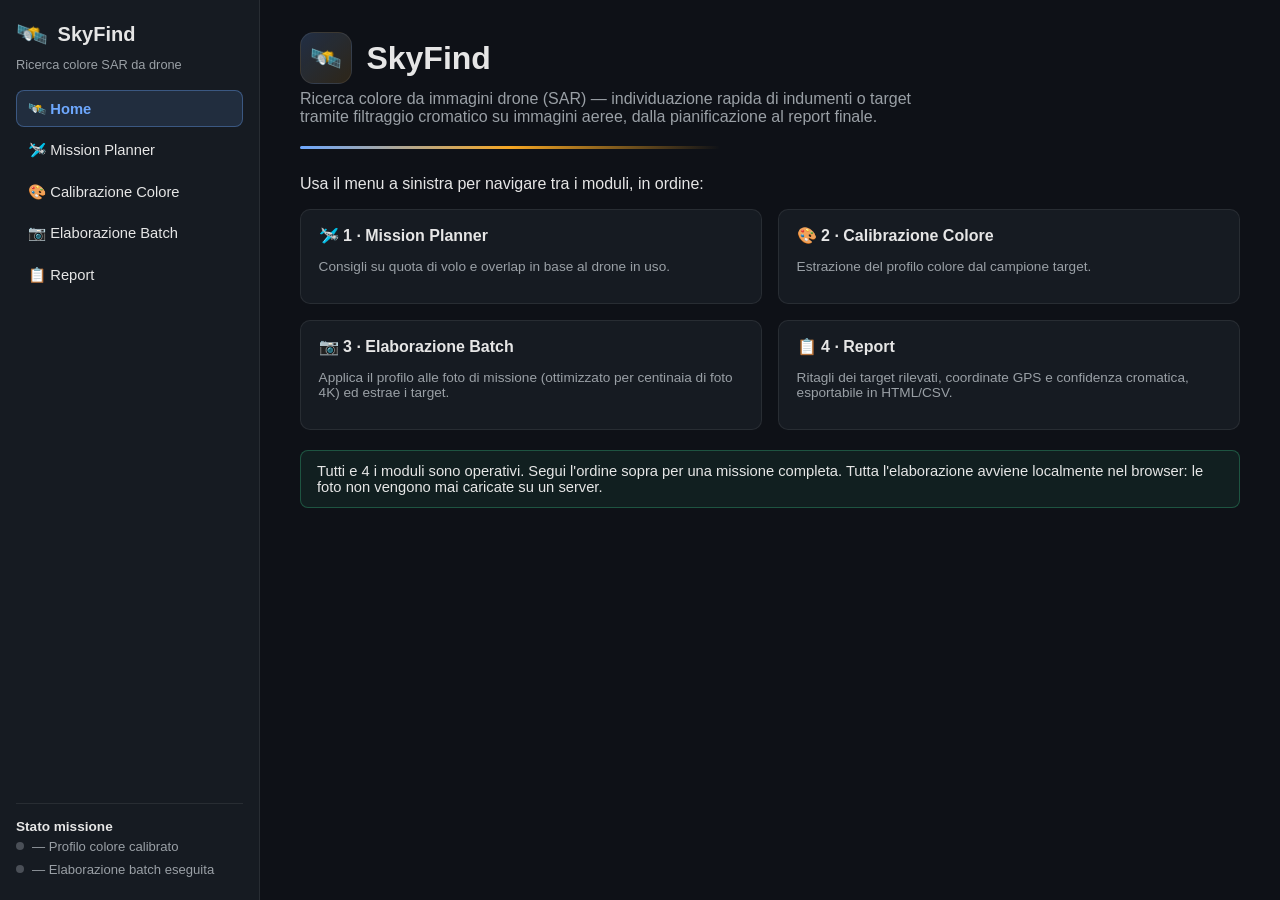
==== index.html @ 96f71445 "Seconda passata in background per bersagli piccoli: dopo la prima passata il Report e' subito consul" ====
<!DOCTYPE html>
<html lang="it">
<head>
<meta charset="utf-8" />
<meta name="viewport" content="width=device-width, initial-scale=1" />
<title>SkyFind</title>
<link rel="icon" href="data:image/svg+xml,<svg xmlns=%22http://www.w3.org/2000/svg%22 viewBox=%220 0 100 100%22><text y=%22.9em%22 font-size=%2290%22>🛰️</text></svg>" />
<!--
  APP_VERSION: cambia SOLO questo valore ad ogni modifica di un file .js o
  .css dell'app (es. all'hash del commit, o incrementa di 1). Il "?v=..."
  aggiunto agli URL qui sotto e in fondo alla pagina forza il browser a
  scaricare la versione nuova invece di riusare quella in cache — senza
  questo, un Ctrl+Shift+R a volte non basta a far vedere le modifiche
  appena pubblicate. (opencv.js non è versionato: è una libreria esterna
  pesante che non modifichiamo mai, meglio lasciarla in cache a lungo).
-->
<script>window.APP_VERSION = '12';</script>
<script>document.write('<link rel="stylesheet" href="style.css?v=' + window.APP_VERSION + '" />');</script>
</head>
<body>
<div id="sf-layout">

  <aside id="sf-sidebar">
    <div class="sf-brand">
      <span class="sf-brand-icon">🛰️</span>
      <h2>SkyFind</h2>
    </div>
    <div class="sf-sidebar-tagline">Ricerca colore SAR da drone</div>

    <nav id="sf-nav">
      <a class="sf-nav-link" id="nav-home" onclick="SF.navigate('home')">🛰️ Home</a>
      <a class="sf-nav-link" id="nav-mission" onclick="SF.navigate('mission')">🛩️ Mission Planner</a>
      <a class="sf-nav-link" id="nav-calibrazione" onclick="SF.navigate('calibrazione')">🎨 Calibrazione Colore</a>
      <a class="sf-nav-link" id="nav-batch" onclick="SF.navigate('batch')">📷 Elaborazione Batch</a>
      <a class="sf-nav-link" id="nav-report" onclick="SF.navigate('report')">📋 Report</a>
    </nav>

    <div class="sf-status-block">
      <strong>Stato missione</strong>
      <div id="sf-status-rows"></div>
    </div>
  </aside>

  <main id="sf-main">

    <section id="page-home" class="sf-page">
      <div class="sf-header"><div class="sf-icon">🛰️</div><h1>SkyFind</h1></div>
      <div class="sf-subtitle">
        Ricerca colore da immagini drone (SAR) — individuazione rapida di indumenti o target tramite filtraggio
        cromatico su immagini aeree, dalla pianificazione al report finale.
      </div>
      <div class="sf-divider"></div>

      <p>Usa il menu a sinistra per navigare tra i moduli, in ordine:</p>

      <div class="sf-home-grid">
        <div class="sf-card sf-home-card">
          <h3>🛩️ 1 · Mission Planner</h3>
          <p class="sf-caption">Consigli su quota di volo e overlap in base al drone in uso.</p>
        </div>
        <div class="sf-card sf-home-card">
          <h3>🎨 2 · Calibrazione Colore</h3>
          <p class="sf-caption">Estrazione del profilo colore dal campione target.</p>
        </div>
        <div class="sf-card sf-home-card">
          <h3>📷 3 · Elaborazione Batch</h3>
          <p class="sf-caption">Applica il profilo alle foto di missione (ottimizzato per centinaia di foto 4K) ed estrae i target.</p>
        </div>
        <div class="sf-card sf-home-card">
          <h3>📋 4 · Report</h3>
          <p class="sf-caption">Ritagli dei target rilevati, coordinate GPS e confidenza cromatica, esportabile in HTML/CSV.</p>
        </div>
      </div>

      <div class="sf-success" style="margin-top:1.2rem;">
        Tutti e 4 i moduli sono operativi. Segui l'ordine sopra per una missione completa. Tutta l'elaborazione avviene
        localmente nel browser: le foto non vengono mai caricate su un server.
      </div>
    </section>

    <section id="page-mission" class="sf-page">
      <div class="sf-module-pill">MODULO 1 DI 4</div>
      <div class="sf-header"><div class="sf-icon">🛩️</div><h1>Mission Planner Assistant</h1></div>
      <div class="sf-subtitle">Seleziona il drone: quota di volo e overlap consigliati sono automatici.</div>
      <div class="sf-divider"></div>
      <div id="mp-content"></div>
    </section>

    <section id="page-calibrazione" class="sf-page">
      <div class="sf-module-pill">MODULO 2 DI 4</div>
      <div class="sf-header"><div class="sf-icon">🎨</div><h1>Calibrazione Colore Campione</h1></div>
      <div class="sf-subtitle">Scegli il colore del target col contagocce su una foto oppure da una palette. Il resto è automatico.</div>
      <div class="sf-divider"></div>
      <div id="calib-content"></div>
    </section>

    <section id="page-batch" class="sf-page">
      <div class="sf-module-pill">MODULO 3 DI 4</div>
      <div class="sf-header"><div class="sf-icon">📷</div><h1>Elaborazione Batch</h1></div>
      <div class="sf-subtitle">Applica il profilo colore calibrato a un lotto di foto di missione ed estrae i target rilevati.</div>
      <div class="sf-divider"></div>
      <div id="batch-content"></div>
    </section>

    <section id="page-report" class="sf-page">
      <div class="sf-module-pill">MODULO 4 DI 4</div>
      <div class="sf-header"><div class="sf-icon">📋</div><h1>Report Rilevamenti</h1></div>
      <div class="sf-divider"></div>
      <div id="report-content"></div>
    </section>

  </main>
</div>

<script>
  // Carica gli script del progetto con "?v=APP_VERSION" per bypassare la cache del browser
  // (vedi commento APP_VERSION in <head>). opencv.js resta senza versione: libreria esterna
  // pesante mai modificata da noi, va bene tenerla in cache a lungo.
  (function () {
    var v = window.APP_VERSION;
    var files = [
      'drones_data.js',
      'color_calib.js',
      'geo_utils.js',
      'exif_gps.js',
      'scene_colors.js',
    ];
    files.forEach(function (f) {
      document.write('<scr' + 'ipt src="' + f + '?v=' + v + '"></scr' + 'ipt>');
    });
  })();
</script>
<script src="opencv.js"></script>
<script>
  (function () {
    var v = window.APP_VERSION;
    var files = [
      'js/app.js',
      'js/mission_planner.js',
      'js/calibrazione.js',
      'js/batch.js',
      'js/report.js',
    ];
    files.forEach(function (f) {
      document.write('<scr' + 'ipt src="' + f + '?v=' + v + '"></scr' + 'ipt>');
    });
  })();
</script>
</body>
</html>
---- style.css ----
:root {
  /* Tema scuro fisso (nessun toggle chiaro/scuro nell'app): dice al browser di disegnare i controlli
     nativi (menu a tendina, scrollbar, ecc.) con la sua chrome scura invece del bianco/grigio di
     default del sistema operativo — altrimenti il popup delle <option> di una <select> resta chiaro
     anche se lo <select> stesso è stilizzato scuro (background/color su <option> da soli non bastano
     su tutti i motori di rendering). */
  color-scheme: dark;
  --bg: #0e1117;
  --panel: #161b22;
  --panel-soft: rgba(255,255,255,0.03);
  --border: rgba(255,255,255,0.08);
  --accent: #6EA8FE;
  --accent-warm: #F5A623;
  --muted: #9aa0a6;
  --text: #e6e6e6;
  --danger: #f56565;
  --good: #3ecf8e;
}

* { box-sizing: border-box; }

html, body {
  margin: 0; padding: 0;
  background: var(--bg); color: var(--text);
  font-family: -apple-system, BlinkMacSystemFont, "Segoe UI", Roboto, Helvetica, Arial, sans-serif;
  font-size: 16px;
}

#sf-layout { display: flex; min-height: 100vh; }

/* ---------- Sidebar ---------- */
#sf-sidebar {
  width: 260px; flex-shrink: 0;
  background: var(--panel);
  border-right: 1px solid var(--border);
  padding: 1.2rem 1rem;
  display: flex; flex-direction: column; gap: 1.1rem;
}
.sf-brand { display: flex; align-items: center; gap: 0.6rem; }
.sf-brand .sf-brand-icon { font-size: 1.6rem; }
.sf-brand h2 { margin: 0; font-size: 1.25rem; }
.sf-sidebar-tagline { color: var(--muted); font-size: 0.8rem; margin-top: -0.6rem; }

#sf-nav { display: flex; flex-direction: column; gap: 0.25rem; }
.sf-nav-link {
  display: flex; align-items: center; gap: 0.6rem;
  padding: 0.55rem 0.7rem; border-radius: 8px;
  color: var(--text); text-decoration: none; font-size: 0.92rem;
  border: 1px solid transparent; cursor: pointer;
}
.sf-nav-link:hover { background: rgba(255,255,255,0.05); }
.sf-nav-link.active { background: rgba(110,168,254,0.13); border-color: rgba(110,168,254,0.35); color: var(--accent); font-weight: 600; }

.sf-status-block { margin-top: auto; padding-top: 0.8rem; border-top: 1px solid var(--border); }
.sf-status-block strong { font-size: 0.85rem; }
.sf-status-row { display: flex; align-items: center; gap: 0.5rem; font-size: 0.82rem; padding: 0.25rem 0; color: var(--muted); }
.sf-status-dot { width: 8px; height: 8px; border-radius: 50%; flex-shrink: 0; background: #4a4f57; }
.sf-status-dot.done { background: var(--accent-warm); }

/* ---------- Main content ---------- */
#sf-main { flex: 1; padding: 2rem 2.5rem; max-width: 1100px; }
.sf-page { display: none; }
.sf-page.active { display: block; }

.sf-module-pill {
  display: inline-flex; align-items: center; gap: 0.4rem;
  background: rgba(110,168,254,0.13); color: var(--accent);
  border: 1px solid rgba(110,168,254,0.35);
  border-radius: 999px; padding: 0.15rem 0.75rem; font-size: 0.78rem;
  font-weight: 600; letter-spacing: 0.04em; margin-bottom: 0.7rem;
}
.sf-header { display: flex; align-items: center; gap: 0.9rem; margin-bottom: 0.1rem; }
.sf-header .sf-icon {
  display: flex; align-items: center; justify-content: center; flex-shrink: 0;
  width: 52px; height: 52px; border-radius: 14px; font-size: 1.6rem;
  background: linear-gradient(135deg, rgba(110,168,254,0.20), rgba(245,166,35,0.14));
  border: 1px solid var(--border);
}
.sf-header h1 { margin: 0; line-height: 1.15; font-size: 2rem; }
.sf-subtitle { color: var(--muted); margin-top: 0.35rem; margin-bottom: 1.3rem; max-width: 70ch; }
.sf-divider {
  height: 3px; border-radius: 3px; margin: 0.5rem 0 1.6rem 0; max-width: 420px;
  background: linear-gradient(90deg, var(--accent), var(--accent-warm), transparent);
}

h2.sf-section { font-size: 1.15rem; margin: 1.8rem 0 0.8rem; }
h2.sf-section:first-of-type { margin-top: 0.6rem; }

.sf-card { background: var(--panel); border: 1px solid var(--border); border-radius: 10px; padding: 1rem 1.1rem; }
.sf-grid-2 { display: grid; grid-template-columns: 1fr 1fr; gap: 1rem; }
.sf-grid-4 { display: grid; grid-template-columns: repeat(4, 1fr); gap: 0.8rem; }
@media (max-width: 900px) { .sf-grid-4 { grid-template-columns: repeat(2, 1fr); } .sf-grid-2 { grid-template-columns: 1fr; } }

.sf-metric {
  background: var(--panel-soft); border: 1px solid var(--border); border-radius: 10px;
  padding: 0.75rem 0.8rem 0.6rem;
}
.sf-metric .sf-metric-label { color: var(--muted); font-size: 0.78rem; margin-bottom: 0.2rem; }
.sf-metric .sf-metric-value { font-size: 1.5rem; font-weight: 600; }

.sf-btn {
  display: inline-flex; align-items: center; gap: 0.4rem;
  background: rgba(255,255,255,0.06); color: var(--text);
  border: 1px solid var(--border); border-radius: 8px;
  padding: 0.55rem 1rem; font-size: 0.92rem; cursor: pointer;
}
.sf-btn:hover { background: rgba(255,255,255,0.1); }
.sf-btn.primary { background: var(--accent); color: #0e1117; border-color: var(--accent); font-weight: 600; }
.sf-btn.primary:hover { filter: brightness(1.08); }
.sf-btn.danger { background: rgba(245,101,101,0.12); color: var(--danger); border-color: rgba(245,101,101,0.35); }
.sf-btn:disabled { opacity: 0.5; cursor: not-allowed; }

/* Barra azione primaria ancorata in fondo alla viewport (Calibrazione/Batch): il bottone che
   conclude il modulo (Salva profilo / Avvia elaborazione) resta sempre raggiungibile senza dover
   scrollare fino in fondo, anche quando sopra ci sono dettagli tecnici aperti o form lunghi. */
.sf-sticky-bar {
  position: sticky; bottom: 0; z-index: 10;
  display: flex; align-items: center; gap: 0.8rem; flex-wrap: wrap;
  margin: 1.2rem -1.1rem -1rem; padding: 0.8rem 1.1rem;
  background: linear-gradient(to top, var(--bg, #0e1117) 55%, transparent);
}
.sf-sticky-bar #calib-save-msg, .sf-sticky-bar #batch-start-status { flex: 1 1 auto; min-width: 0; }

.sf-info, .sf-success, .sf-warning, .sf-error {
  border-radius: 8px; padding: 0.75rem 1rem; margin: 0.8rem 0; font-size: 0.92rem;
}
.sf-info { background: rgba(110,168,254,0.08); border: 1px solid rgba(110,168,254,0.3); }
.sf-success { background: rgba(62,207,142,0.08); border: 1px solid rgba(62,207,142,0.3); }
.sf-warning { background: rgba(245,166,35,0.08); border: 1px solid rgba(245,166,35,0.3); }
.sf-error { background: rgba(245,101,101,0.08); border: 1px solid rgba(245,101,101,0.3); }

.sf-caption { color: var(--muted); font-size: 0.85rem; }
label.sf-label { display: block; font-size: 0.88rem; margin-bottom: 0.3rem; color: var(--text); }
input[type="text"], input[type="number"], select {
  background: var(--panel-soft); border: 1px solid var(--border); color: var(--text);
  border-radius: 8px; padding: 0.5rem 0.6rem; font-size: 0.92rem; width: 100%;
}
/* Le righe del popup di una <select> (drone, profilo colore, ecc.) sono controlli nativi del
   browser: color-scheme:dark sopra fa buona parte del lavoro, background/color qui sotto
   allineano il colore esatto del popup a quello del resto dell'app invece di un grigio scuro
   generico scelto dal browser. */
select option { background: var(--panel); color: var(--text); }
input[type="range"] { width: 100%; }

.sf-radio-row { display: flex; gap: 1.2rem; flex-wrap: wrap; margin: 0.4rem 0 1rem; }
.sf-radio-row label { display: flex; align-items: center; gap: 0.4rem; font-size: 0.92rem; cursor: pointer; }

details.sf-expander { border: 1px solid var(--border); border-radius: 8px; padding: 0.6rem 0.9rem; margin: 0.9rem 0; background: var(--panel-soft); }
details.sf-expander summary { cursor: pointer; font-weight: 600; }

table.sf-table { border-collapse: collapse; width: 100%; margin-top: 0.5rem; }
table.sf-table th, table.sf-table td { text-align: left; padding: 0.35rem 0.6rem; border-bottom: 1px solid var(--border); font-size: 0.9rem; }

.sf-swatch { height: 90px; border-radius: 10px; border: 1px solid rgba(255,255,255,0.15); }
.sf-swatch-row { display: flex; gap: 0.4rem; }
.sf-swatch-row .sf-swatch-item { flex: 1; height: 46px; border-radius: 6px; border: 1px solid rgba(255,255,255,0.15); }

.sf-home-grid { display: grid; grid-template-columns: 1fr 1fr; gap: 1rem; margin-top: 1rem; }
.sf-home-card h3 { margin: 0 0 0.3rem; font-size: 1rem; }
@media (max-width: 800px) { .sf-home-grid { grid-template-columns: 1fr; } }

/* ---------- Pan/zoom picker (Calibrazione Colore) ---------- */
.sf-pz-wrap { position: relative; width: 100%; max-width: 640px; user-select: none; }
.sf-pz-viewport {
  position: relative; overflow: hidden; border-radius: 10px; border: 1px solid var(--border);
  background: #05070a; cursor: grab; touch-action: none;
}
.sf-pz-viewport.dragging { cursor: grabbing; }
.sf-pz-viewport img { position: absolute; left: 0; top: 0; will-change: left, top, width, height; }
.sf-pz-controls { position: absolute; right: 12px; bottom: 12px; display: flex; flex-direction: column; gap: 6px; z-index: 5; }
.sf-pz-btn {
  width: 34px; height: 34px; border-radius: 50%; border: 1px solid rgba(255,255,255,0.25);
  background: rgba(14,17,23,0.72); color: #fff; font-size: 1.1rem; line-height: 1;
  display: flex; align-items: center; justify-content: center; cursor: pointer; backdrop-filter: blur(2px);
}
.sf-pz-btn:hover { background: rgba(14,17,23,0.9); }
.sf-pz-zoomlabel {
  position: absolute; left: 12px; bottom: 12px; z-index: 5;
  background: rgba(14,17,23,0.72); color: #fff; font-size: 0.78rem; padding: 3px 8px; border-radius: 999px;
}
.sf-pz-crosshair {
  position: absolute; width: 22px; height: 22px; margin-left: -11px; margin-top: -11px;
  border: 2px solid var(--accent-warm); border-radius: 50%; pointer-events: none; z-index: 4;
  box-shadow: 0 0 0 2px rgba(0,0,0,0.5);
}
.sf-pz-hint {
  position: absolute; top: 10px; left: 50%; transform: translateX(-50%); z-index: 5;
  background: rgba(14,17,23,0.75); color: #fff; font-size: 0.78rem; padding: 4px 10px; border-radius: 999px;
  transition: opacity 0.6s ease;
}
.sf-pz-mark {
  position: absolute; width: 22px; height: 22px; margin-left: -11px; margin-top: -11px;
  border: 2px solid var(--accent-warm); border-radius: 50%; z-index: 6; cursor: pointer;
  background: rgba(245,166,35,0.85); color: #0e1117; font-size: 0.72rem; font-weight: 700;
  display: flex; align-items: center; justify-content: center; box-shadow: 0 0 0 2px rgba(0,0,0,0.5);
}
.sf-pz-mark:hover { background: rgba(245,101,101,0.9); border-color: var(--danger); }

.sf-link-btn { color: var(--accent); cursor: pointer; text-decoration: underline; }
.sf-link-btn:hover { color: var(--accent-warm); }

.sf-live-preview-img { width: 100%; border-radius: 8px; border: 1px solid var(--border); display: block; }

/* ---------- Report page ---------- */
.sf-photo-card { border: 1px solid var(--border); border-radius: 10px; margin-bottom: 1.3rem; background: var(--panel); overflow: hidden; }
.sf-photo-card-head { padding: 0.8rem 1rem; cursor: pointer; display: flex; justify-content: space-between; align-items: center; gap: 1rem; }
.sf-photo-card-head:hover { background: rgba(255,255,255,0.03); }
.sf-photo-card-title { font-weight: 600; }
.sf-photo-card-meta { color: var(--muted); font-size: 0.85rem; display: flex; gap: 1.2rem; flex-wrap: wrap; margin-top: 0.2rem; }
.sf-photo-card-meta a { color: var(--accent); }
.sf-photo-card-body { display: none; padding: 0 1rem 1rem; }
.sf-photo-card.open .sf-photo-card-body { display: block; }
.sf-photo-card-chevron { transition: transform 0.2s ease; color: var(--muted); }
.sf-photo-card.open .sf-photo-card-chevron { transform: rotate(90deg); }

.sf-photo-preview { position: relative; width: 100%; border-radius: 8px; overflow: hidden; background: #05070a; margin-bottom: 0.7rem; cursor: zoom-in; }
.sf-photo-preview img { width: 100%; display: block; }
.sf-photo-preview canvas { position: absolute; left: 0; top: 0; width: 100%; height: 100%; pointer-events: none; }

.sf-thumb-strip { display: flex; gap: 0.6rem; overflow-x: auto; padding-bottom: 0.3rem; }
.sf-thumb {
  position: relative;
  flex-shrink: 0; width: 96px; border-radius: 8px; overflow: hidden; border: 2px solid transparent;
  cursor: pointer; background: #05070a;
}
.sf-thumb.selected { border-color: var(--accent-warm); }
.sf-thumb img { width: 100%; height: 72px; object-fit: cover; display: block; }
.sf-thumb .sf-thumb-conf { font-size: 0.7rem; text-align: center; padding: 2px 0; color: var(--muted); }
.sf-thumb .sf-thumb-flag {
  position: absolute; top: 2px; right: 2px; font-size: 0.75rem; line-height: 1;
  background: rgba(0,0,0,0.6); border-radius: 4px; padding: 2px 3px;
}

.sf-lightbox {
  position: fixed; inset: 0; background: rgba(0,0,0,0.85); z-index: 200; /* sopra la Sfoglia (150) */
  display: none; align-items: center; justify-content: center; flex-direction: column; gap: 0.8rem;
}
.sf-lightbox.open { display: flex; }
.sf-lightbox img { max-width: 92vw; max-height: 78vh; border-radius: 8px; }
.sf-lightbox canvas { max-width: 92vw; max-height: 72vh; border-radius: 8px; cursor: zoom-out; } /* click chiude e torna alla foto/Sfoglia precedente */
.sf-lightbox-zoom { display: flex; align-items: center; gap: 0.6rem; color: var(--text); font-size: 0.9rem; }
.sf-lightbox-zoom .sf-btn { min-width: 2.4rem; padding: 0.25rem 0.6rem; font-size: 1.1rem; }
.sf-lightbox-zoom span { min-width: 3rem; text-align: center; }
.sf-lightbox-caption { color: var(--text); font-size: 0.9rem; }
.sf-lightbox-close {
  position: absolute; top: 18px; right: 24px; font-size: 1.8rem; color: #fff; cursor: pointer; background: none; border: none;
}

.sf-browse-modal {
  position: fixed; inset: 0; background: rgba(0,0,0,0.94); z-index: 150;
  display: none; flex-direction: column;
}
.sf-browse-modal.open { display: flex; }
.sf-browse-top { display: flex; justify-content: space-between; align-items: center; padding: 0.9rem 1.3rem; flex-shrink: 0; }
.sf-browse-counter { color: var(--muted); font-size: 0.9rem; }
.sf-browse-close { font-size: 1.8rem; color: #fff; cursor: pointer; background: none; border: none; line-height: 1; }
.sf-browse-stage { flex: 1; position: relative; display: flex; align-items: center; justify-content: center; padding: 0 4.8rem; min-height: 0; }
.sf-browse-frame { position: relative; display: inline-block; max-width: 100%; max-height: 100%; }
.sf-browse-frame img { display: block; max-width: calc(100vw - 11.5rem); max-height: calc(100vh - 12.5rem); border-radius: 6px; }
.sf-browse-frame canvas { position: absolute; left: 0; top: 0; width: 100%; height: 100%; cursor: zoom-in; } /* riceve il click sui cerchi */
.sf-browse-nav {
  position: absolute; top: 50%; transform: translateY(-50%); width: 52px; height: 52px; border-radius: 50%;
  background: rgba(255,255,255,0.08); border: 1px solid rgba(255,255,255,0.25); color: #fff; font-size: 1.7rem;
  display: flex; align-items: center; justify-content: center; cursor: pointer; z-index: 5;
}
.sf-browse-nav:hover { background: rgba(255,255,255,0.18); }
.sf-browse-nav:disabled { opacity: 0.25; cursor: not-allowed; }
.sf-browse-nav.prev { left: 1rem; }
.sf-browse-nav.next { right: 1rem; }
.sf-browse-caption { color: var(--text); font-size: 0.9rem; text-align: center; padding: 0.7rem 1.3rem 1.2rem; flex-shrink: 0; }
.sf-browse-caption a { color: var(--accent); }

.sf-progress-outer { background: rgba(255,255,255,0.06); border-radius: 999px; height: 10px; overflow: hidden; margin: 0.6rem 0; }
.sf-progress-inner { background: var(--accent); height: 100%; width: 0%; transition: width 0.15s ease; }

.sf-hidden { display: none !important; }

/* Suggerimenti "colori che spiccano nella scena" (Elaborazione Batch, scene_colors.js) */
.sf-scene-grid { display: grid; grid-template-columns: repeat(auto-fill, minmax(230px, 1fr)); gap: 0.8rem; margin: 0.8rem 0; }
.sf-scene-card { display: flex; gap: 0.7rem; background: var(--panel); border: 1px solid var(--border); border-radius: 10px; padding: 0.6rem; }
.sf-scene-card img { width: 72px; height: 72px; border-radius: 6px; object-fit: cover; flex-shrink: 0; image-rendering: pixelated; }
.sf-scene-meta { display: flex; flex-direction: column; gap: 0.3rem; min-width: 0; }

/* pallino col colore del profilo sulle miniature del Report (solo se il lotto ha piu' profili) */
.sf-thumb { position: relative; }
.sf-thumb .sf-thumb-prof { position: absolute; left: 3px; top: 3px; width: 12px; height: 12px; border-radius: 50%; border: 1.5px solid rgba(255,255,255,0.85); box-shadow: 0 0 2px rgba(0,0,0,0.6); }

/* rilevamenti aggiunti dalla seconda passata (bersagli piccoli) */
.sf-thumb .sf-thumb-small { position: absolute; left: 3px; bottom: 3px; font-size: 0.75rem; line-height: 1; background: rgba(0,0,0,0.55); border-radius: 4px; padding: 1px 3px; }
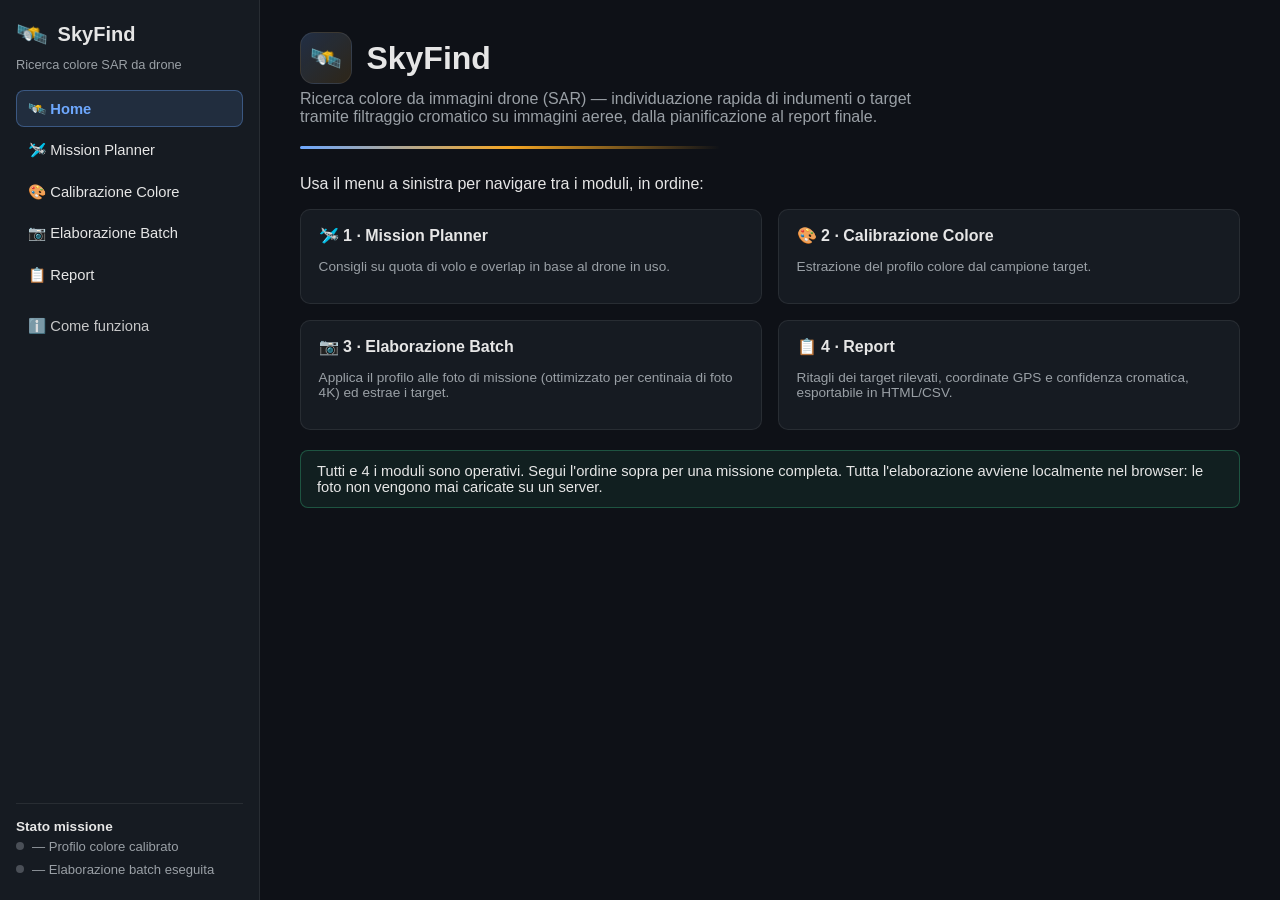
==== commit 81fd4623: "Documentazione: README aggiornato e scheda tecnica su /info/ (cosa fa, architettura, pipeline, limit" ====
--- a/index.html
+++ b/index.html
@@ -14,7 +14,7 @@
   appena pubblicate. (opencv.js non è versionato: è una libreria esterna
   pesante che non modifichiamo mai, meglio lasciarla in cache a lungo).
 -->
-<script>window.APP_VERSION = '12';</script>
+<script>window.APP_VERSION = '13';</script>
 <script>document.write('<link rel="stylesheet" href="style.css?v=' + window.APP_VERSION + '" />');</script>
 </head>
 <body>
@@ -33,6 +33,7 @@
       <a class="sf-nav-link" id="nav-calibrazione" onclick="SF.navigate('calibrazione')">🎨 Calibrazione Colore</a>
       <a class="sf-nav-link" id="nav-batch" onclick="SF.navigate('batch')">📷 Elaborazione Batch</a>
       <a class="sf-nav-link" id="nav-report" onclick="SF.navigate('report')">📋 Report</a>
+      <a class="sf-nav-link" href="info/" target="_blank" rel="noopener" style="margin-top:.6rem;opacity:.85;">ℹ️ Come funziona</a>
     </nav>
 
     <div class="sf-status-block">
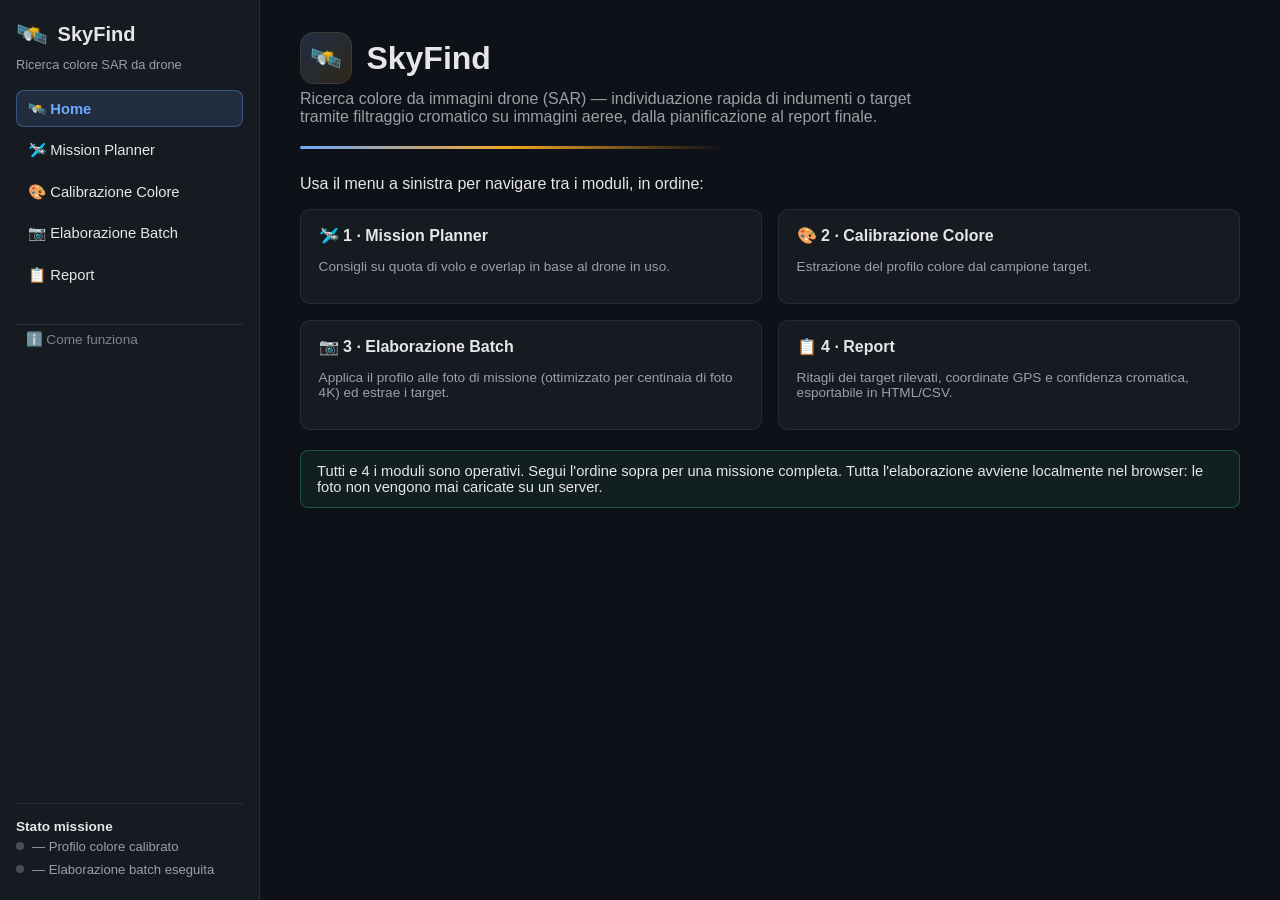
==== commit 75569b9b: "Menu: link 'Come funziona' spostato in basso, sopra Stato missione Co-Authored-By: Claude Sonnet 5.5" ====
--- a/index.html
+++ b/index.html
@@ -14,7 +14,7 @@
   appena pubblicate. (opencv.js non è versionato: è una libreria esterna
   pesante che non modifichiamo mai, meglio lasciarla in cache a lungo).
 -->
-<script>window.APP_VERSION = '13';</script>
+<script>window.APP_VERSION = '14';</script>
 <script>document.write('<link rel="stylesheet" href="style.css?v=' + window.APP_VERSION + '" />');</script>
 </head>
 <body>
@@ -33,8 +33,9 @@
       <a class="sf-nav-link" id="nav-calibrazione" onclick="SF.navigate('calibrazione')">🎨 Calibrazione Colore</a>
       <a class="sf-nav-link" id="nav-batch" onclick="SF.navigate('batch')">📷 Elaborazione Batch</a>
       <a class="sf-nav-link" id="nav-report" onclick="SF.navigate('report')">📋 Report</a>
-      <a class="sf-nav-link" href="info/" target="_blank" rel="noopener" style="margin-top:.6rem;opacity:.85;">ℹ️ Come funziona</a>
     </nav>
+
+    <a class="sf-info-link" href="info/" target="_blank" rel="noopener">ℹ️ Come funziona</a>
 
     <div class="sf-status-block">
       <strong>Stato missione</strong>
--- a/style.css
+++ b/style.css
@@ -287,3 +287,7 @@
 
 /* rilevamenti aggiunti dalla seconda passata (bersagli piccoli) */
 .sf-thumb .sf-thumb-small { position: absolute; left: 3px; bottom: 3px; font-size: 0.75rem; line-height: 1; background: rgba(0,0,0,0.55); border-radius: 4px; padding: 1px 3px; }
+
+/* link alla scheda tecnica: in basso nella sidebar, sopra "Stato missione", staccato dal menu dei moduli */
+.sf-info-link { display: block; margin: 0.8rem 0 0.6rem; padding: 0.35rem 0.6rem; font-size: 0.85rem; color: var(--muted); opacity: 0.8; text-decoration: none; border-top: 1px solid rgba(128,128,128,0.25); }
+.sf-info-link:hover { opacity: 1; text-decoration: underline; }
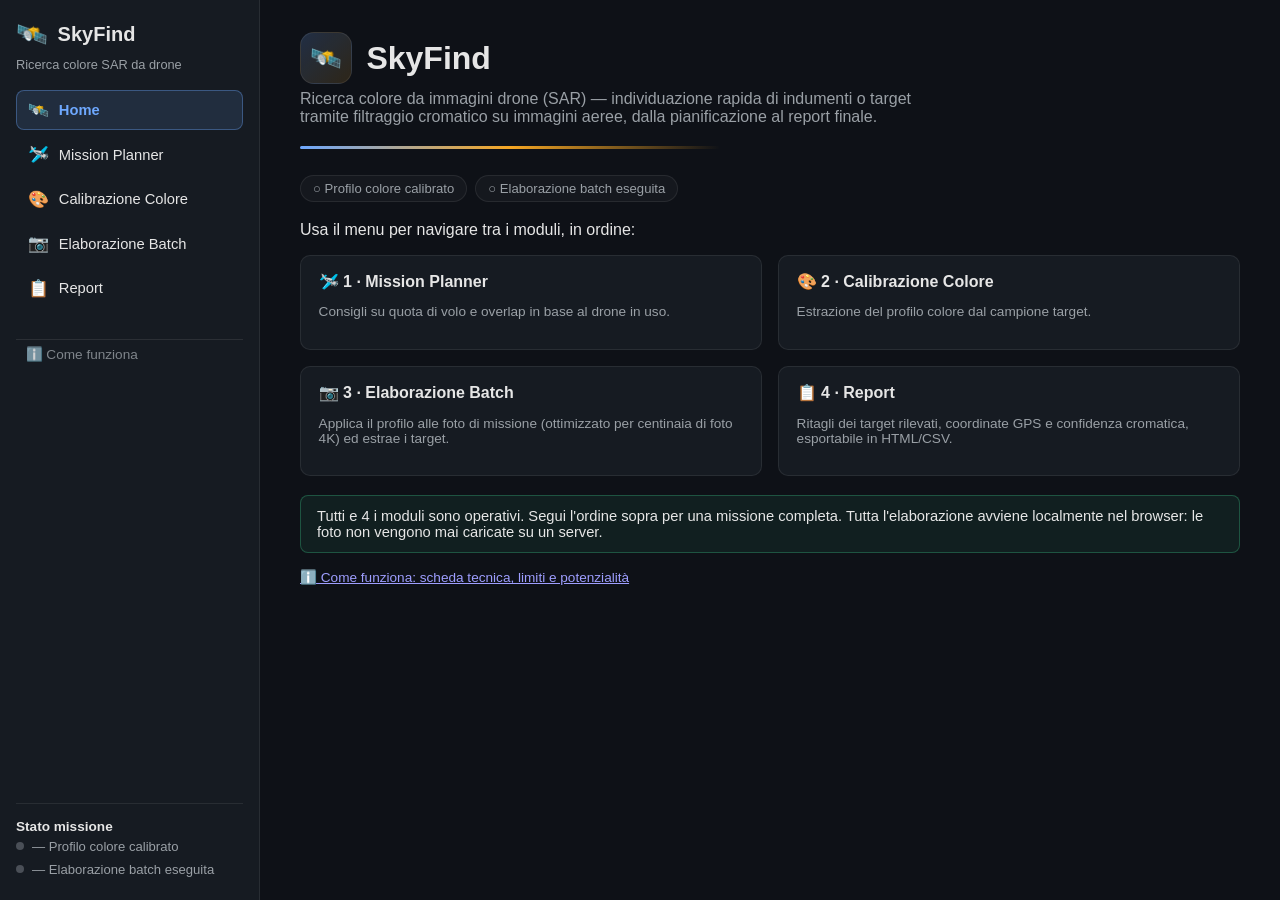
==== commit fd517ffa: "Mobile: barra di navigazione in basso su telefono, striscia Stato missione in Home, nomi file lunghi" ====
--- a/index.html
+++ b/index.html
@@ -2,7 +2,8 @@
 <html lang="it">
 <head>
 <meta charset="utf-8" />
-<meta name="viewport" content="width=device-width, initial-scale=1" />
+<meta name="viewport" content="width=device-width, initial-scale=1, viewport-fit=cover" />
+<meta name="theme-color" content="#0e1117" />
 <title>SkyFind</title>
 <link rel="icon" href="data:image/svg+xml,<svg xmlns=%22http://www.w3.org/2000/svg%22 viewBox=%220 0 100 100%22><text y=%22.9em%22 font-size=%2290%22>🛰️</text></svg>" />
 <!--
@@ -14,7 +15,7 @@
   appena pubblicate. (opencv.js non è versionato: è una libreria esterna
   pesante che non modifichiamo mai, meglio lasciarla in cache a lungo).
 -->
-<script>window.APP_VERSION = '14';</script>
+<script>window.APP_VERSION = '15';</script>
 <script>document.write('<link rel="stylesheet" href="style.css?v=' + window.APP_VERSION + '" />');</script>
 </head>
 <body>
@@ -28,11 +29,11 @@
     <div class="sf-sidebar-tagline">Ricerca colore SAR da drone</div>
 
     <nav id="sf-nav">
-      <a class="sf-nav-link" id="nav-home" onclick="SF.navigate('home')">🛰️ Home</a>
-      <a class="sf-nav-link" id="nav-mission" onclick="SF.navigate('mission')">🛩️ Mission Planner</a>
-      <a class="sf-nav-link" id="nav-calibrazione" onclick="SF.navigate('calibrazione')">🎨 Calibrazione Colore</a>
-      <a class="sf-nav-link" id="nav-batch" onclick="SF.navigate('batch')">📷 Elaborazione Batch</a>
-      <a class="sf-nav-link" id="nav-report" onclick="SF.navigate('report')">📋 Report</a>
+      <a class="sf-nav-link" id="nav-home" onclick="SF.navigate('home')"><span class="sf-nav-ico">🛰️</span><span class="sf-nav-lbl"><span class="sf-l">Home</span><span class="sf-s">Home</span></span></a>
+      <a class="sf-nav-link" id="nav-mission" onclick="SF.navigate('mission')"><span class="sf-nav-ico">🛩️</span><span class="sf-nav-lbl"><span class="sf-l">Mission Planner</span><span class="sf-s">Planner</span></span></a>
+      <a class="sf-nav-link" id="nav-calibrazione" onclick="SF.navigate('calibrazione')"><span class="sf-nav-ico">🎨</span><span class="sf-nav-lbl"><span class="sf-l">Calibrazione Colore</span><span class="sf-s">Colore</span></span></a>
+      <a class="sf-nav-link" id="nav-batch" onclick="SF.navigate('batch')"><span class="sf-nav-ico">📷</span><span class="sf-nav-lbl"><span class="sf-l">Elaborazione Batch</span><span class="sf-s">Batch</span></span></a>
+      <a class="sf-nav-link" id="nav-report" onclick="SF.navigate('report')"><span class="sf-nav-ico">📋</span><span class="sf-nav-lbl"><span class="sf-l">Report</span><span class="sf-s">Report</span></span></a>
     </nav>
 
     <a class="sf-info-link" href="info/" target="_blank" rel="noopener">ℹ️ Come funziona</a>
@@ -53,7 +54,9 @@
       </div>
       <div class="sf-divider"></div>
 
-      <p>Usa il menu a sinistra per navigare tra i moduli, in ordine:</p>
+      <div id="home-status" class="sf-home-status"></div>
+
+      <p>Usa il menu per navigare tra i moduli, in ordine:</p>
 
       <div class="sf-home-grid">
         <div class="sf-card sf-home-card">
@@ -78,6 +81,7 @@
         Tutti e 4 i moduli sono operativi. Segui l'ordine sopra per una missione completa. Tutta l'elaborazione avviene
         localmente nel browser: le foto non vengono mai caricate su un server.
       </div>
+      <p class="sf-caption" style="margin-top:1rem;"><a href="info/" target="_blank" rel="noopener">ℹ️ Come funziona: scheda tecnica, limiti e potenzialità</a></p>
     </section>
 
     <section id="page-mission" class="sf-page">
--- a/style.css
+++ b/style.css
@@ -291,3 +291,36 @@
 /* link alla scheda tecnica: in basso nella sidebar, sopra "Stato missione", staccato dal menu dei moduli */
 .sf-info-link { display: block; margin: 0.8rem 0 0.6rem; padding: 0.35rem 0.6rem; font-size: 0.85rem; color: var(--muted); opacity: 0.8; text-decoration: none; border-top: 1px solid rgba(128,128,128,0.25); }
 .sf-info-link:hover { opacity: 1; text-decoration: underline; }
+
+
+/* ======== Proposta: rifinitura mobile ======== */
+html { -webkit-tap-highlight-color: transparent; -webkit-text-size-adjust: 100%; }
+button, a, [role="button"], label, summary { touch-action: manipulation; }
+#sf-main { min-width: 0; overflow-wrap: anywhere; }            /* nomi file lunghi non allargano più la pagina */
+.sf-nav-link { gap: 0.6rem; }
+.sf-nav-ico { font-size: 1.05rem; }
+.sf-nav-lbl .sf-s { display: none; }
+@media (hover: none) { .sf-nav-link:hover { background: none; } }
+
+@media (max-width: 820px) {
+  #sf-layout { display: block; min-height: 100dvh; }
+  #sf-main { padding: 1.1rem 1rem calc(5.2rem + env(safe-area-inset-bottom)); max-width: none; }
+  .sf-header h1 { font-size: 1.55rem; }
+  .sf-header .sf-icon { width: 44px; height: 44px; }
+  /* la barra laterale diventa una barra di navigazione in basso, come un'app */
+  #sf-sidebar { position: fixed; left: 0; right: 0; bottom: 0; top: auto; width: auto; z-index: 50; padding: 0.3rem 0.4rem calc(0.3rem + env(safe-area-inset-bottom)); border-right: 0; border-top: 1px solid var(--border); flex-direction: row; gap: 0; background: rgba(22,27,34,0.96); backdrop-filter: blur(10px); }
+  .sf-brand, .sf-sidebar-tagline, .sf-status-block, .sf-info-link { display: none; }
+  #sf-nav { flex-direction: row; width: 100%; gap: 0.1rem; }
+  .sf-nav-link { flex: 1; flex-direction: column; justify-content: center; gap: 0.1rem; padding: 0.4rem 0.1rem; font-size: 0.68rem; text-align: center; border-radius: 10px; min-height: 48px; }
+  .sf-nav-ico { font-size: 1.3rem; line-height: 1; }
+  .sf-nav-lbl .sf-l { display: none; } .sf-nav-lbl .sf-s { display: inline; }
+  .sf-nav-link:active { background: rgba(255,255,255,0.08); transform: scale(0.97); }
+  .sf-sticky-bar { bottom: calc(4.4rem + env(safe-area-inset-bottom)); }
+  input, textarea, select { font-size: 16px; }                 /* niente zoom automatico su iPhone */
+  .sf-btn { min-height: 44px; }
+}
+
+/* striscia "stato missione" nella Home (su telefono sostituisce il blocco nella barra laterale) */
+.sf-home-status { display: flex; flex-wrap: wrap; gap: 0.5rem; margin: 0 0 1.2rem; }
+.sf-chip { display: inline-flex; align-items: center; gap: 0.35rem; padding: 0.3rem 0.75rem; border-radius: 999px; font-size: 0.82rem; color: var(--muted); background: var(--panel-soft); border: 1px solid var(--border); }
+.sf-chip.done { color: var(--text); border-color: rgba(245,166,35,0.45); background: rgba(245,166,35,0.10); }
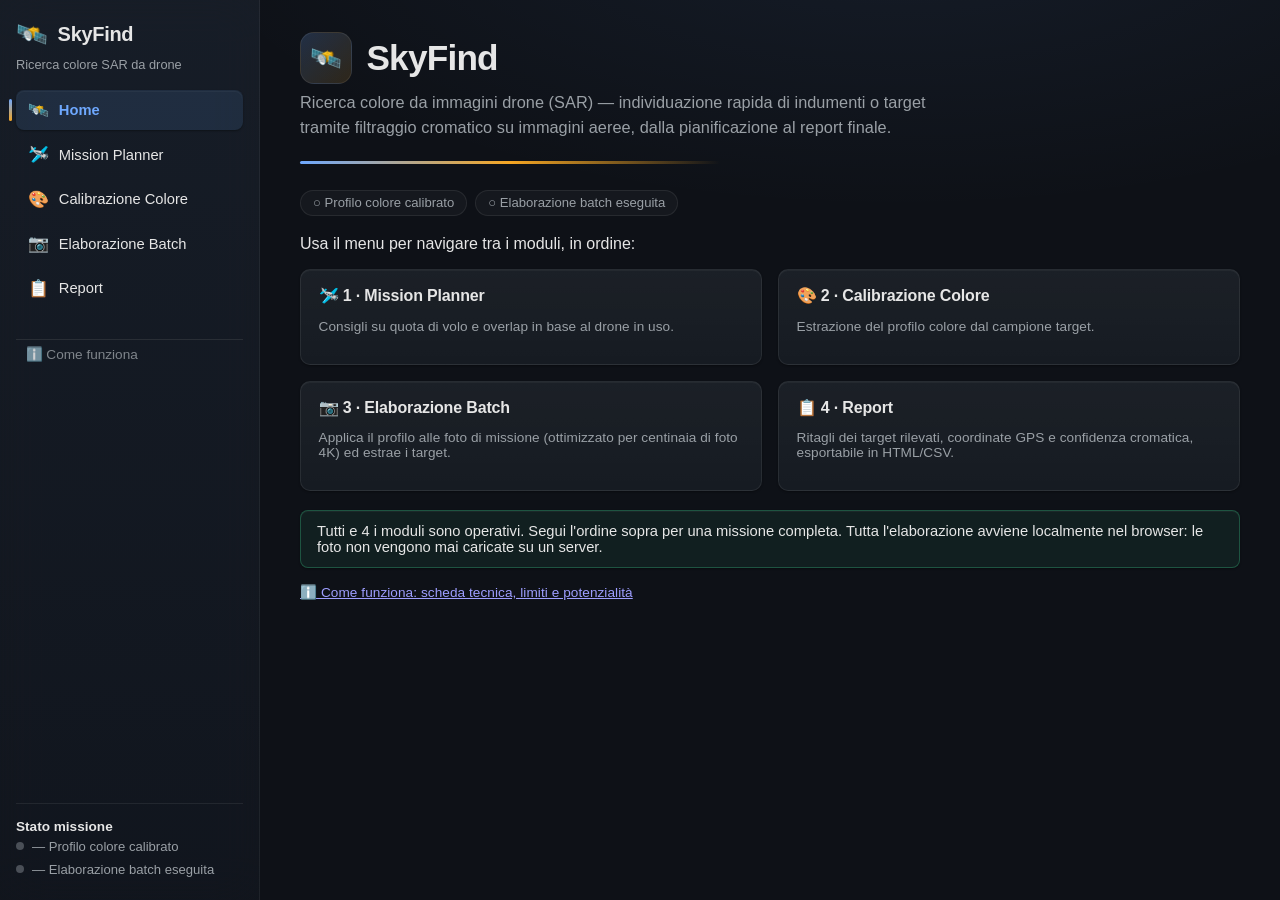
==== commit 9eb1b26e: "Interfaccia desktop: sidebar fissa e traslucida, tipografia con tracking per dimensione, schede e pu" ====
--- a/index.html
+++ b/index.html
@@ -15,7 +15,7 @@
   appena pubblicate. (opencv.js non è versionato: è una libreria esterna
   pesante che non modifichiamo mai, meglio lasciarla in cache a lungo).
 -->
-<script>window.APP_VERSION = '15';</script>
+<script>window.APP_VERSION = '16';</script>
 <script>document.write('<link rel="stylesheet" href="style.css?v=' + window.APP_VERSION + '" />');</script>
 </head>
 <body>
--- a/style.css
+++ b/style.css
@@ -324,3 +324,70 @@
 .sf-home-status { display: flex; flex-wrap: wrap; gap: 0.5rem; margin: 0 0 1.2rem; }
 .sf-chip { display: inline-flex; align-items: center; gap: 0.35rem; padding: 0.3rem 0.75rem; border-radius: 999px; font-size: 0.82rem; color: var(--muted); background: var(--panel-soft); border: 1px solid var(--border); }
 .sf-chip.done { color: var(--text); border-color: rgba(245,166,35,0.45); background: rgba(245,166,35,0.10); }
+
+/* ======== Proposta B: materiali, tipografia, movimento (apple-design + animate) ======== */
+:root {
+  --ease-out: cubic-bezier(0.23, 1, 0.32, 1);
+  --panel-2: #1b212b;
+  --ring: rgba(110,168,254,0.55);
+  --shadow-1: 0 1px 0 rgba(255,255,255,0.04) inset, 0 1px 2px rgba(0,0,0,0.35);
+  --shadow-2: 0 1px 0 rgba(255,255,255,0.06) inset, 0 8px 24px rgba(0,0,0,0.35);
+}
+body { background: radial-gradient(1200px 500px at 70% -10%, rgba(110,168,254,0.08), transparent 60%), var(--bg); background-attachment: fixed; -webkit-font-smoothing: antialiased; }
+
+/* Tipografia: tracking e leading dipendono dalla dimensione */
+.sf-header h1 { font-size: 2.2rem; letter-spacing: -0.022em; line-height: 1.08; font-weight: 700; }
+h2.sf-section, #sf-main h2 { letter-spacing: -0.012em; }
+.sf-subtitle { letter-spacing: 0.002em; line-height: 1.55; font-size: 1.02rem; }
+.sf-caption { letter-spacing: 0.005em; }
+
+/* Barra laterale: materiale spesso e traslucido, voce attiva con indicatore */
+#sf-sidebar { background: linear-gradient(180deg, rgba(24,30,40,0.92), rgba(18,22,30,0.92)); backdrop-filter: blur(24px) saturate(160%); border-right: 1px solid rgba(255,255,255,0.06); position: sticky; top: 0; height: 100dvh; align-self: flex-start; }
+.sf-brand h2 { letter-spacing: -0.015em; }
+.sf-nav-link { position: relative; transition: background 140ms var(--ease-out), color 140ms var(--ease-out); }
+.sf-nav-link.active { background: rgba(110,168,254,0.12); border-color: transparent; box-shadow: var(--shadow-1); }
+.sf-nav-link.active::before { content: ''; position: absolute; left: -0.5rem; top: 22%; bottom: 22%; width: 3px; border-radius: 3px; background: linear-gradient(180deg, var(--accent), var(--accent-warm)); }
+.sf-nav-link:active { transform: scale(0.98); transition-duration: 100ms; }
+@media (hover: hover) and (pointer: fine) { .sf-nav-link:hover:not(.active) { background: rgba(255,255,255,0.055); } }
+.sf-status-block { border-top-color: rgba(255,255,255,0.07); }
+
+/* Ingresso pagina: dissolvenza breve (azione ripetuta decine di volte al giorno -> quasi impercettibile) */
+@keyframes sf-in { from { opacity: 0; transform: translateY(4px); } to { opacity: 1; transform: none; } }
+.sf-page.active { animation: sf-in 160ms var(--ease-out) both; }
+
+/* Schede e riquadri: bordo luminoso in alto, profondità, sollevamento solo con mouse */
+.sf-card, .sf-metric, .sf-info, .sf-success, .sf-warning, details.sf-expander, .sf-scene-card { box-shadow: var(--shadow-1); }
+.sf-card { background: linear-gradient(180deg, rgba(255,255,255,0.025), rgba(255,255,255,0)), var(--panel); border-color: rgba(255,255,255,0.075); transition: transform 180ms var(--ease-out), box-shadow 180ms var(--ease-out), border-color 180ms; }
+.sf-home-card { position: relative; overflow: hidden; }
+.sf-home-card h3 { letter-spacing: -0.01em; }
+@media (hover: hover) and (pointer: fine) {
+  .sf-home-card { cursor: pointer; }
+  .sf-home-card:hover { transform: translateY(-2px); box-shadow: var(--shadow-2); border-color: rgba(110,168,254,0.35); }
+}
+.sf-home-card:active { transform: scale(0.985); transition-duration: 100ms; }
+
+/* Pulsanti: pressione immediata, primario con lieve gradiente */
+.sf-btn { transition: transform 120ms var(--ease-out), background 140ms, box-shadow 140ms, filter 140ms; }
+.sf-btn:active { transform: scale(0.97); }
+.sf-btn.primary { background: linear-gradient(180deg, #86b8ff, #5f9bf5); color: #08111f; box-shadow: 0 1px 0 rgba(255,255,255,0.35) inset, 0 4px 14px rgba(95,155,245,0.28); }
+@media (hover: hover) and (pointer: fine) { .sf-btn.primary:hover { filter: brightness(1.06); } }
+.sf-btn.primary:disabled { background: rgba(110,168,254,0.25); color: rgba(255,255,255,0.55); box-shadow: none; }
+
+/* Focus visibile ben leggibile (tastiera) */
+:focus-visible { outline: 2px solid var(--ring); outline-offset: 2px; border-radius: 6px; }
+
+/* Barra di avvio: materiale traslucido, nessuna riga dura */
+.sf-sticky-bar { background: linear-gradient(180deg, rgba(14,17,23,0), rgba(14,17,23,0.82) 30%); backdrop-filter: blur(14px); border-top: 0; }
+
+/* Select e input coerenti */
+select, input[type="number"], input[type="text"] { background: var(--panel-2); border: 1px solid rgba(255,255,255,0.09); border-radius: 8px; transition: border-color 140ms, box-shadow 140ms; }
+select:focus, input:focus { outline: none; border-color: var(--ring); box-shadow: 0 0 0 3px rgba(110,168,254,0.18); }
+
+/* Miniature del Report: ingrandimento morbido solo con mouse */
+.sf-thumb { border-radius: 8px; transition: transform 160ms var(--ease-out), box-shadow 160ms var(--ease-out); }
+@media (hover: hover) and (pointer: fine) { .sf-thumb:hover { transform: translateY(-2px) scale(1.02); box-shadow: var(--shadow-2); } }
+.sf-lightbox { backdrop-filter: blur(12px); }
+
+@media (prefers-reduced-motion: reduce) { .sf-page.active { animation: none; } .sf-card, .sf-thumb, .sf-btn { transition: none; } .sf-home-card:hover { transform: none; } }
+@media (prefers-reduced-transparency: reduce) { #sf-sidebar, .sf-sticky-bar { backdrop-filter: none; background: var(--panel); } }
+@media (max-width: 820px) { #sf-sidebar { position: fixed; top: auto; bottom: 0; height: auto; align-self: auto; } .sf-nav-link.active::before { display: none; } }
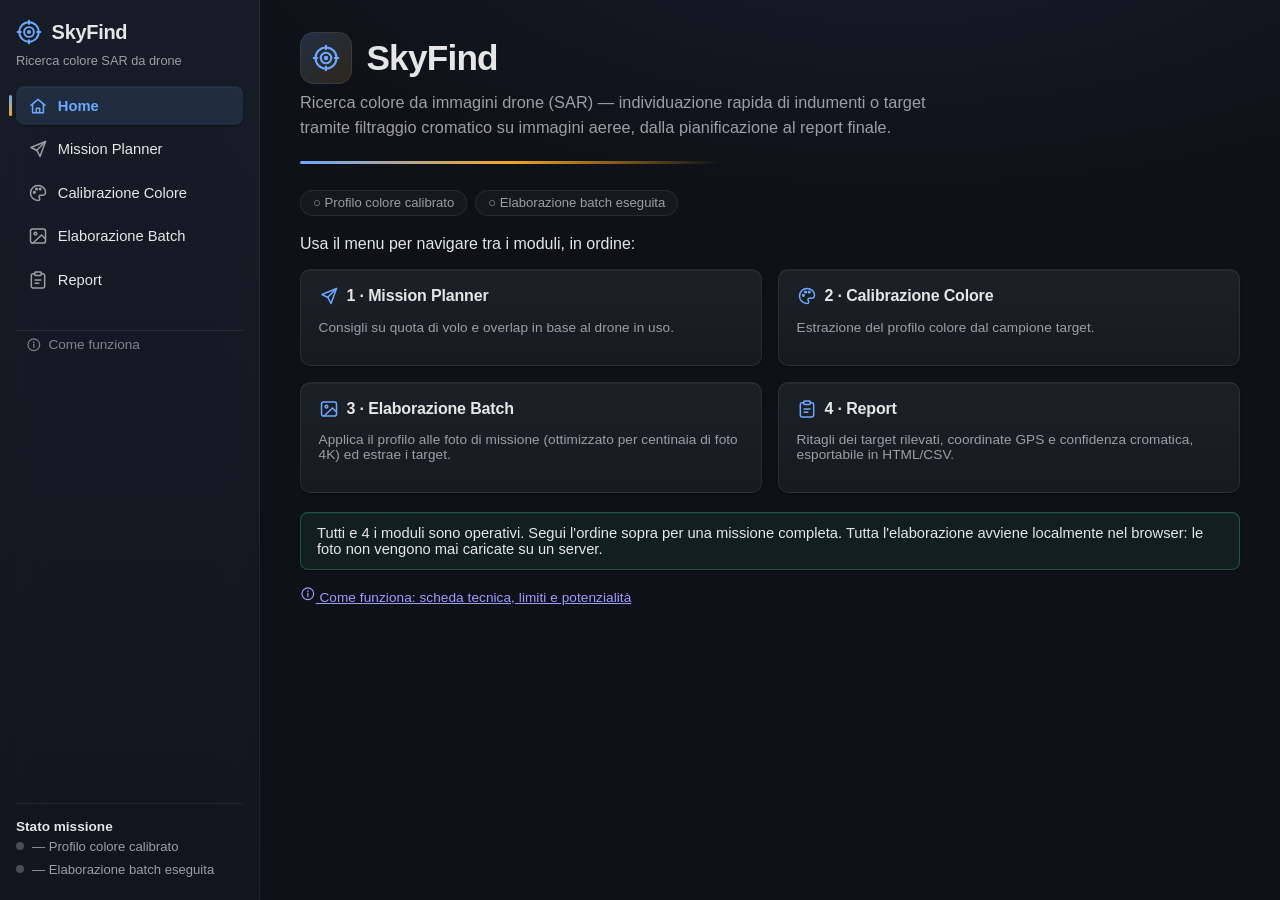
==== commit bb790395: "Icone SVG al posto degli emoji nei punti chiave (menu, intestazioni, schede, pulsanti): stile unifor" ====
--- a/index.html
+++ b/index.html
@@ -15,7 +15,7 @@
   appena pubblicate. (opencv.js non è versionato: è una libreria esterna
   pesante che non modifichiamo mai, meglio lasciarla in cache a lungo).
 -->
-<script>window.APP_VERSION = '16';</script>
+<script>window.APP_VERSION = '17';</script>
 <script>document.write('<link rel="stylesheet" href="style.css?v=' + window.APP_VERSION + '" />');</script>
 </head>
 <body>
@@ -23,20 +23,20 @@
 
   <aside id="sf-sidebar">
     <div class="sf-brand">
-      <span class="sf-brand-icon">🛰️</span>
+      <span class="sf-brand-icon" data-icon="radar"></span>
       <h2>SkyFind</h2>
     </div>
     <div class="sf-sidebar-tagline">Ricerca colore SAR da drone</div>
 
     <nav id="sf-nav">
-      <a class="sf-nav-link" id="nav-home" onclick="SF.navigate('home')"><span class="sf-nav-ico">🛰️</span><span class="sf-nav-lbl"><span class="sf-l">Home</span><span class="sf-s">Home</span></span></a>
-      <a class="sf-nav-link" id="nav-mission" onclick="SF.navigate('mission')"><span class="sf-nav-ico">🛩️</span><span class="sf-nav-lbl"><span class="sf-l">Mission Planner</span><span class="sf-s">Planner</span></span></a>
-      <a class="sf-nav-link" id="nav-calibrazione" onclick="SF.navigate('calibrazione')"><span class="sf-nav-ico">🎨</span><span class="sf-nav-lbl"><span class="sf-l">Calibrazione Colore</span><span class="sf-s">Colore</span></span></a>
-      <a class="sf-nav-link" id="nav-batch" onclick="SF.navigate('batch')"><span class="sf-nav-ico">📷</span><span class="sf-nav-lbl"><span class="sf-l">Elaborazione Batch</span><span class="sf-s">Batch</span></span></a>
-      <a class="sf-nav-link" id="nav-report" onclick="SF.navigate('report')"><span class="sf-nav-ico">📋</span><span class="sf-nav-lbl"><span class="sf-l">Report</span><span class="sf-s">Report</span></span></a>
+      <a class="sf-nav-link" id="nav-home" onclick="SF.navigate('home')"><span class="sf-nav-ico" data-icon="home"></span><span class="sf-nav-lbl"><span class="sf-l">Home</span><span class="sf-s">Home</span></span></a>
+      <a class="sf-nav-link" id="nav-mission" onclick="SF.navigate('mission')"><span class="sf-nav-ico" data-icon="plane"></span><span class="sf-nav-lbl"><span class="sf-l">Mission Planner</span><span class="sf-s">Planner</span></span></a>
+      <a class="sf-nav-link" id="nav-calibrazione" onclick="SF.navigate('calibrazione')"><span class="sf-nav-ico" data-icon="palette"></span><span class="sf-nav-lbl"><span class="sf-l">Calibrazione Colore</span><span class="sf-s">Colore</span></span></a>
+      <a class="sf-nav-link" id="nav-batch" onclick="SF.navigate('batch')"><span class="sf-nav-ico" data-icon="image"></span><span class="sf-nav-lbl"><span class="sf-l">Elaborazione Batch</span><span class="sf-s">Batch</span></span></a>
+      <a class="sf-nav-link" id="nav-report" onclick="SF.navigate('report')"><span class="sf-nav-ico" data-icon="clipboard"></span><span class="sf-nav-lbl"><span class="sf-l">Report</span><span class="sf-s">Report</span></span></a>
     </nav>
 
-    <a class="sf-info-link" href="info/" target="_blank" rel="noopener">ℹ️ Come funziona</a>
+    <a class="sf-info-link" href="info/" target="_blank" rel="noopener"><span data-icon="info"></span> Come funziona</a>
 
     <div class="sf-status-block">
       <strong>Stato missione</strong>
@@ -47,7 +47,7 @@
   <main id="sf-main">
 
     <section id="page-home" class="sf-page">
-      <div class="sf-header"><div class="sf-icon">🛰️</div><h1>SkyFind</h1></div>
+      <div class="sf-header"><div class="sf-icon" data-icon="radar"></div><h1>SkyFind</h1></div>
       <div class="sf-subtitle">
         Ricerca colore da immagini drone (SAR) — individuazione rapida di indumenti o target tramite filtraggio
         cromatico su immagini aeree, dalla pianificazione al report finale.
@@ -60,19 +60,19 @@
 
       <div class="sf-home-grid">
         <div class="sf-card sf-home-card">
-          <h3>🛩️ 1 · Mission Planner</h3>
+          <h3><span data-icon="plane"></span> 1 · Mission Planner</h3>
           <p class="sf-caption">Consigli su quota di volo e overlap in base al drone in uso.</p>
         </div>
         <div class="sf-card sf-home-card">
-          <h3>🎨 2 · Calibrazione Colore</h3>
+          <h3><span data-icon="palette"></span> 2 · Calibrazione Colore</h3>
           <p class="sf-caption">Estrazione del profilo colore dal campione target.</p>
         </div>
         <div class="sf-card sf-home-card">
-          <h3>📷 3 · Elaborazione Batch</h3>
+          <h3><span data-icon="image"></span> 3 · Elaborazione Batch</h3>
           <p class="sf-caption">Applica il profilo alle foto di missione (ottimizzato per centinaia di foto 4K) ed estrae i target.</p>
         </div>
         <div class="sf-card sf-home-card">
-          <h3>📋 4 · Report</h3>
+          <h3><span data-icon="clipboard"></span> 4 · Report</h3>
           <p class="sf-caption">Ritagli dei target rilevati, coordinate GPS e confidenza cromatica, esportabile in HTML/CSV.</p>
         </div>
       </div>
@@ -81,12 +81,12 @@
         Tutti e 4 i moduli sono operativi. Segui l'ordine sopra per una missione completa. Tutta l'elaborazione avviene
         localmente nel browser: le foto non vengono mai caricate su un server.
       </div>
-      <p class="sf-caption" style="margin-top:1rem;"><a href="info/" target="_blank" rel="noopener">ℹ️ Come funziona: scheda tecnica, limiti e potenzialità</a></p>
+      <p class="sf-caption" style="margin-top:1rem;"><a href="info/" target="_blank" rel="noopener"><span data-icon="info"></span> Come funziona: scheda tecnica, limiti e potenzialità</a></p>
     </section>
 
     <section id="page-mission" class="sf-page">
       <div class="sf-module-pill">MODULO 1 DI 4</div>
-      <div class="sf-header"><div class="sf-icon">🛩️</div><h1>Mission Planner Assistant</h1></div>
+      <div class="sf-header"><div class="sf-icon" data-icon="plane"></div><h1>Mission Planner Assistant</h1></div>
       <div class="sf-subtitle">Seleziona il drone: quota di volo e overlap consigliati sono automatici.</div>
       <div class="sf-divider"></div>
       <div id="mp-content"></div>
@@ -94,7 +94,7 @@
 
     <section id="page-calibrazione" class="sf-page">
       <div class="sf-module-pill">MODULO 2 DI 4</div>
-      <div class="sf-header"><div class="sf-icon">🎨</div><h1>Calibrazione Colore Campione</h1></div>
+      <div class="sf-header"><div class="sf-icon" data-icon="palette"></div><h1>Calibrazione Colore Campione</h1></div>
       <div class="sf-subtitle">Scegli il colore del target col contagocce su una foto oppure da una palette. Il resto è automatico.</div>
       <div class="sf-divider"></div>
       <div id="calib-content"></div>
@@ -102,7 +102,7 @@
 
     <section id="page-batch" class="sf-page">
       <div class="sf-module-pill">MODULO 3 DI 4</div>
-      <div class="sf-header"><div class="sf-icon">📷</div><h1>Elaborazione Batch</h1></div>
+      <div class="sf-header"><div class="sf-icon" data-icon="image"></div><h1>Elaborazione Batch</h1></div>
       <div class="sf-subtitle">Applica il profilo colore calibrato a un lotto di foto di missione ed estrae i target rilevati.</div>
       <div class="sf-divider"></div>
       <div id="batch-content"></div>
@@ -110,7 +110,7 @@
 
     <section id="page-report" class="sf-page">
       <div class="sf-module-pill">MODULO 4 DI 4</div>
-      <div class="sf-header"><div class="sf-icon">📋</div><h1>Report Rilevamenti</h1></div>
+      <div class="sf-header"><div class="sf-icon" data-icon="clipboard"></div><h1>Report Rilevamenti</h1></div>
       <div class="sf-divider"></div>
       <div id="report-content"></div>
     </section>
@@ -126,6 +126,7 @@
     var v = window.APP_VERSION;
     var files = [
       'drones_data.js',
+      'icons.js',
       'color_calib.js',
       'geo_utils.js',
       'exif_gps.js',
--- a/style.css
+++ b/style.css
@@ -391,3 +391,15 @@
 @media (prefers-reduced-motion: reduce) { .sf-page.active { animation: none; } .sf-card, .sf-thumb, .sf-btn { transition: none; } .sf-home-card:hover { transform: none; } }
 @media (prefers-reduced-transparency: reduce) { #sf-sidebar, .sf-sticky-bar { backdrop-filter: none; background: var(--panel); } }
 @media (max-width: 820px) { #sf-sidebar { position: fixed; top: auto; bottom: 0; height: auto; align-self: auto; } .sf-nav-link.active::before { display: none; } }
+
+/* ======== Icone SVG (icons.js) ======== */
+.sf-i { width: 1.15em; height: 1.15em; vertical-align: -0.2em; fill: none; stroke: currentColor; stroke-width: 1.8; stroke-linecap: round; stroke-linejoin: round; flex-shrink: 0; }
+[data-icon] { display: inline-flex; align-items: center; }
+.sf-brand-icon { color: var(--accent); } .sf-brand-icon .sf-i { width: 26px; height: 26px; }
+.sf-nav-ico { color: var(--muted); display: inline-flex; } .sf-nav-ico .sf-i { width: 20px; height: 20px; }
+.sf-nav-link.active .sf-nav-ico { color: var(--accent); }
+.sf-header .sf-icon { color: var(--accent); } .sf-header .sf-icon .sf-i { width: 28px; height: 28px; }
+.sf-home-card h3 { display: flex; align-items: center; gap: 0.5rem; } .sf-home-card h3 [data-icon] { color: var(--accent); } .sf-home-card h3 .sf-i { width: 20px; height: 20px; }
+.sf-btn .sf-i, label.sf-btn .sf-i { margin-right: 0.15rem; }
+.sf-info-link { display: flex; align-items: center; gap: 0.45rem; }
+@media (max-width: 820px) { .sf-nav-ico .sf-i { width: 24px; height: 24px; } }
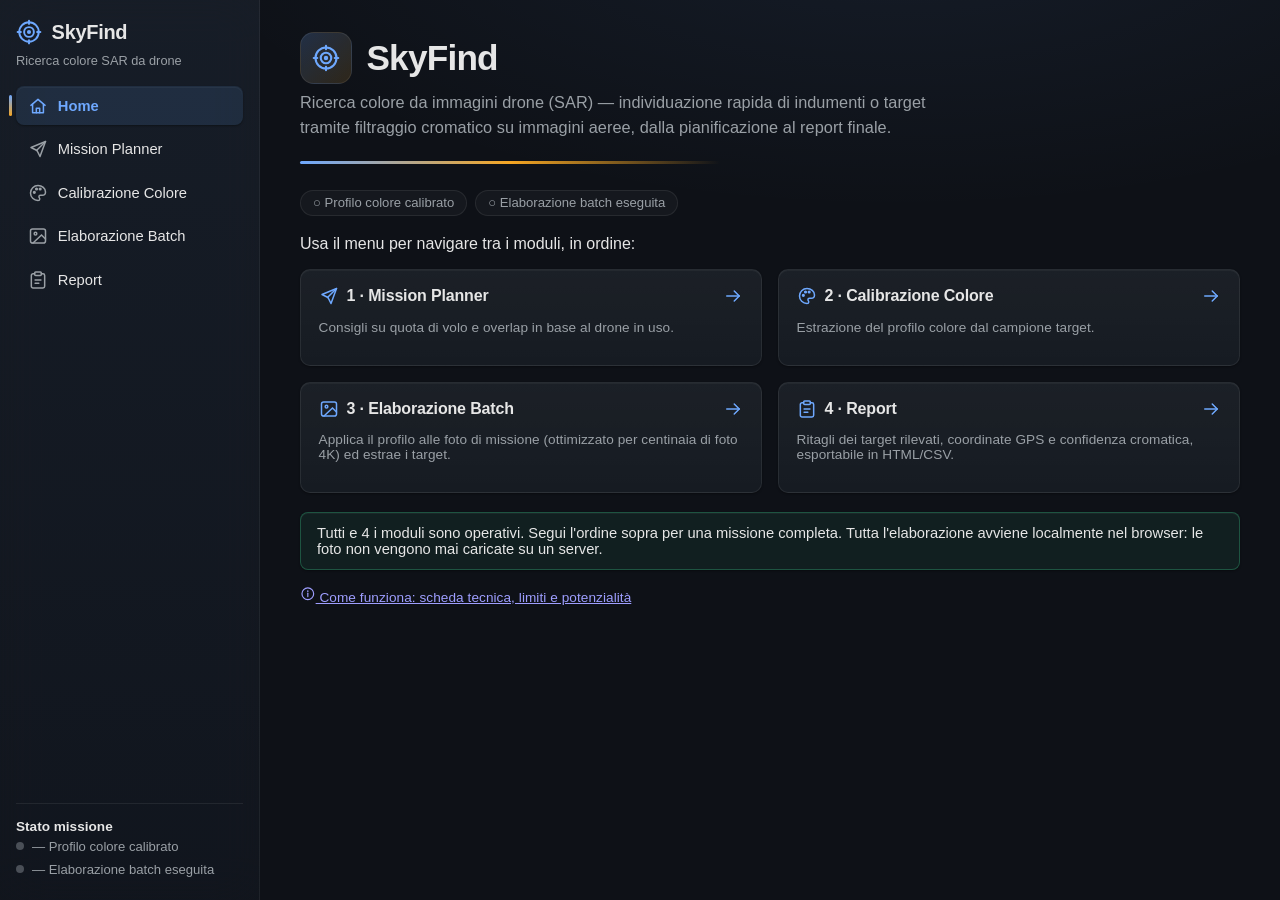
==== commit 8708fbc8: "Favicon SVG, scheda tecnica coerente con l'app, card Home cliccabili, pulsanti Avanti/Indietro tra l" ====
--- a/index.html
+++ b/index.html
@@ -5,7 +5,7 @@
 <meta name="viewport" content="width=device-width, initial-scale=1, viewport-fit=cover" />
 <meta name="theme-color" content="#0e1117" />
 <title>SkyFind</title>
-<link rel="icon" href="data:image/svg+xml,<svg xmlns=%22http://www.w3.org/2000/svg%22 viewBox=%220 0 100 100%22><text y=%22.9em%22 font-size=%2290%22>🛰️</text></svg>" />
+<link rel="icon" type="image/svg+xml" href="data:image/svg+xml,%3Csvg xmlns='http://www.w3.org/2000/svg' viewBox='0 0 24 24'%3E%3Crect width='24' height='24' rx='6' fill='%230e1117'/%3E%3Cg fill='none' stroke='%236EA8FE' stroke-width='1.8' stroke-linecap='round'%3E%3Ccircle cx='12' cy='12' r='7.5'/%3E%3Ccircle cx='12' cy='12' r='3.6'/%3E%3Cpath d='M12 2.5v2.6M12 18.9v2.6M2.5 12h2.6M18.9 12h2.6'/%3E%3C/g%3E%3Ccircle cx='12' cy='12' r='1' fill='%23F5A623'/%3E%3C/svg%3E" />
 <!--
   APP_VERSION: cambia SOLO questo valore ad ogni modifica di un file .js o
   .css dell'app (es. all'hash del commit, o incrementa di 1). Il "?v=..."
@@ -15,7 +15,7 @@
   appena pubblicate. (opencv.js non è versionato: è una libreria esterna
   pesante che non modifichiamo mai, meglio lasciarla in cache a lungo).
 -->
-<script>window.APP_VERSION = '17';</script>
+<script>window.APP_VERSION = '18';</script>
 <script>document.write('<link rel="stylesheet" href="style.css?v=' + window.APP_VERSION + '" />');</script>
 </head>
 <body>
@@ -35,8 +35,6 @@
       <a class="sf-nav-link" id="nav-batch" onclick="SF.navigate('batch')"><span class="sf-nav-ico" data-icon="image"></span><span class="sf-nav-lbl"><span class="sf-l">Elaborazione Batch</span><span class="sf-s">Batch</span></span></a>
       <a class="sf-nav-link" id="nav-report" onclick="SF.navigate('report')"><span class="sf-nav-ico" data-icon="clipboard"></span><span class="sf-nav-lbl"><span class="sf-l">Report</span><span class="sf-s">Report</span></span></a>
     </nav>
-
-    <a class="sf-info-link" href="info/" target="_blank" rel="noopener"><span data-icon="info"></span> Come funziona</a>
 
     <div class="sf-status-block">
       <strong>Stato missione</strong>
@@ -59,22 +57,22 @@
       <p>Usa il menu per navigare tra i moduli, in ordine:</p>
 
       <div class="sf-home-grid">
-        <div class="sf-card sf-home-card">
-          <h3><span data-icon="plane"></span> 1 · Mission Planner</h3>
+        <a class="sf-card sf-home-card" href="#mission" title="Apri: Mission Planner">
+          <h3><span data-icon="plane"></span> 1 · Mission Planner<span class="sf-card-go" data-icon="arrow-right"></span></h3>
           <p class="sf-caption">Consigli su quota di volo e overlap in base al drone in uso.</p>
-        </div>
-        <div class="sf-card sf-home-card">
-          <h3><span data-icon="palette"></span> 2 · Calibrazione Colore</h3>
+        </a>
+        <a class="sf-card sf-home-card" href="#calibrazione" title="Apri: Calibrazione Colore">
+          <h3><span data-icon="palette"></span> 2 · Calibrazione Colore<span class="sf-card-go" data-icon="arrow-right"></span></h3>
           <p class="sf-caption">Estrazione del profilo colore dal campione target.</p>
-        </div>
-        <div class="sf-card sf-home-card">
-          <h3><span data-icon="image"></span> 3 · Elaborazione Batch</h3>
+        </a>
+        <a class="sf-card sf-home-card" href="#batch" title="Apri: Elaborazione Batch">
+          <h3><span data-icon="image"></span> 3 · Elaborazione Batch<span class="sf-card-go" data-icon="arrow-right"></span></h3>
           <p class="sf-caption">Applica il profilo alle foto di missione (ottimizzato per centinaia di foto 4K) ed estrae i target.</p>
-        </div>
-        <div class="sf-card sf-home-card">
-          <h3><span data-icon="clipboard"></span> 4 · Report</h3>
+        </a>
+        <a class="sf-card sf-home-card" href="#report" title="Apri: Report">
+          <h3><span data-icon="clipboard"></span> 4 · Report<span class="sf-card-go" data-icon="arrow-right"></span></h3>
           <p class="sf-caption">Ritagli dei target rilevati, coordinate GPS e confidenza cromatica, esportabile in HTML/CSV.</p>
-        </div>
+        </a>
       </div>
 
       <div class="sf-success" style="margin-top:1.2rem;">
@@ -90,6 +88,7 @@
       <div class="sf-subtitle">Seleziona il drone: quota di volo e overlap consigliati sono automatici.</div>
       <div class="sf-divider"></div>
       <div id="mp-content"></div>
+      <div class="sf-pagenav" data-page="mission"></div>
     </section>
 
     <section id="page-calibrazione" class="sf-page">
@@ -98,6 +97,7 @@
       <div class="sf-subtitle">Scegli il colore del target col contagocce su una foto oppure da una palette. Il resto è automatico.</div>
       <div class="sf-divider"></div>
       <div id="calib-content"></div>
+      <div class="sf-pagenav" data-page="calibrazione"></div>
     </section>
 
     <section id="page-batch" class="sf-page">
@@ -106,6 +106,7 @@
       <div class="sf-subtitle">Applica il profilo colore calibrato a un lotto di foto di missione ed estrae i target rilevati.</div>
       <div class="sf-divider"></div>
       <div id="batch-content"></div>
+      <div class="sf-pagenav" data-page="batch"></div>
     </section>
 
     <section id="page-report" class="sf-page">
@@ -113,6 +114,7 @@
       <div class="sf-header"><div class="sf-icon" data-icon="clipboard"></div><h1>Report Rilevamenti</h1></div>
       <div class="sf-divider"></div>
       <div id="report-content"></div>
+      <div class="sf-pagenav" data-page="report"></div>
     </section>
 
   </main>
--- a/style.css
+++ b/style.css
@@ -403,3 +403,15 @@
 .sf-btn .sf-i, label.sf-btn .sf-i { margin-right: 0.15rem; }
 .sf-info-link { display: flex; align-items: center; gap: 0.45rem; }
 @media (max-width: 820px) { .sf-nav-ico .sf-i { width: 24px; height: 24px; } }
+
+/* ======== Schede Home cliccabili + barra Indietro/Avanti ======== */
+a.sf-home-card { display: block; color: inherit; text-decoration: none; cursor: pointer; }
+.sf-home-card h3 { justify-content: flex-start; }
+.sf-card-go { margin-left: auto; color: var(--muted); transition: transform 160ms var(--ease-out), color 160ms; }
+.sf-card-go .sf-i { width: 18px; height: 18px; }
+@media (hover: hover) and (pointer: fine) { .sf-home-card:hover .sf-card-go { color: var(--accent); transform: translateX(3px); } }
+.sf-pagenav { display: flex; justify-content: space-between; align-items: center; gap: 0.8rem; flex-wrap: wrap; margin-top: 2.2rem; padding-top: 1.2rem; border-top: 1px solid var(--border); }
+.sf-pagenav .sf-btn { display: inline-flex; align-items: center; gap: 0.45rem; }
+.sf-pagenav .sf-btn.primary .sf-i { transition: transform 160ms var(--ease-out); }
+@media (hover: hover) and (pointer: fine) { .sf-pagenav .sf-btn.primary:hover .sf-i { transform: translateX(3px); } }
+@media (max-width: 820px) { .sf-pagenav { flex-direction: column-reverse; align-items: stretch; } .sf-pagenav .sf-btn { justify-content: center; } }
